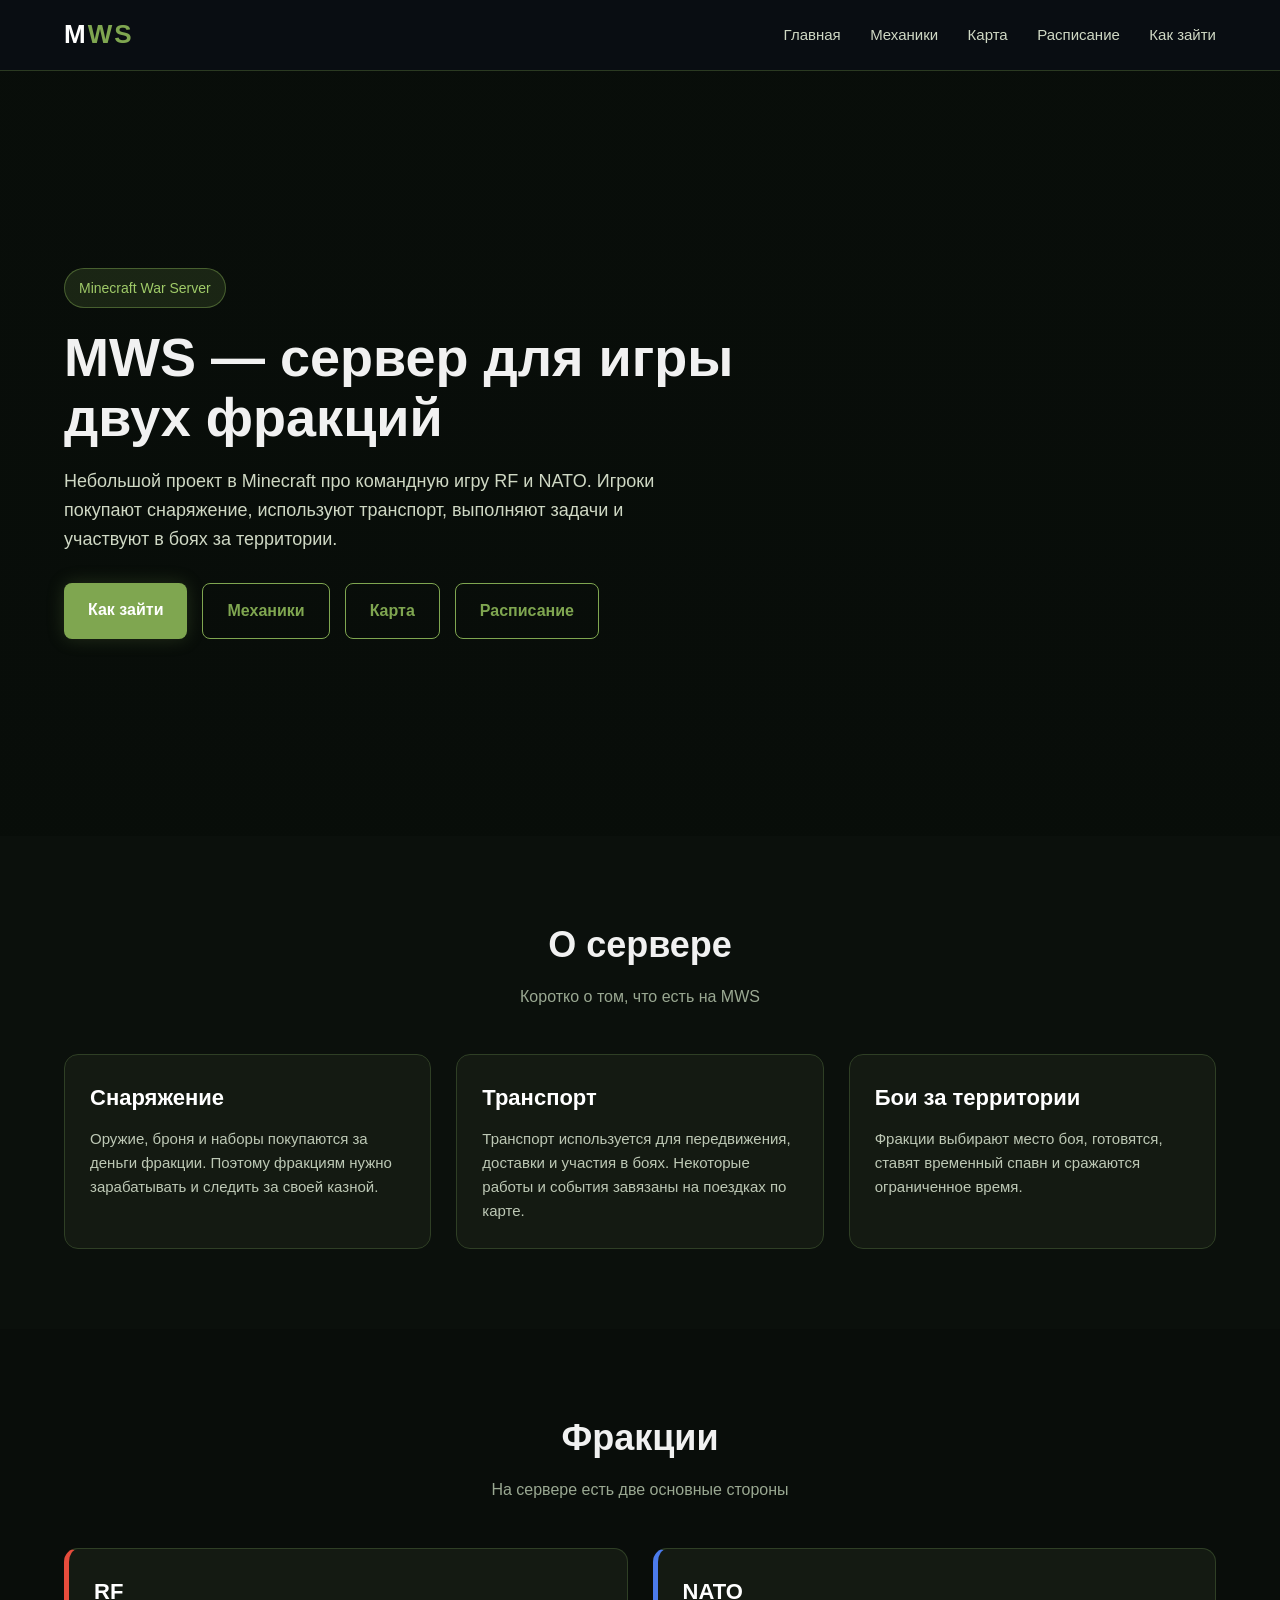
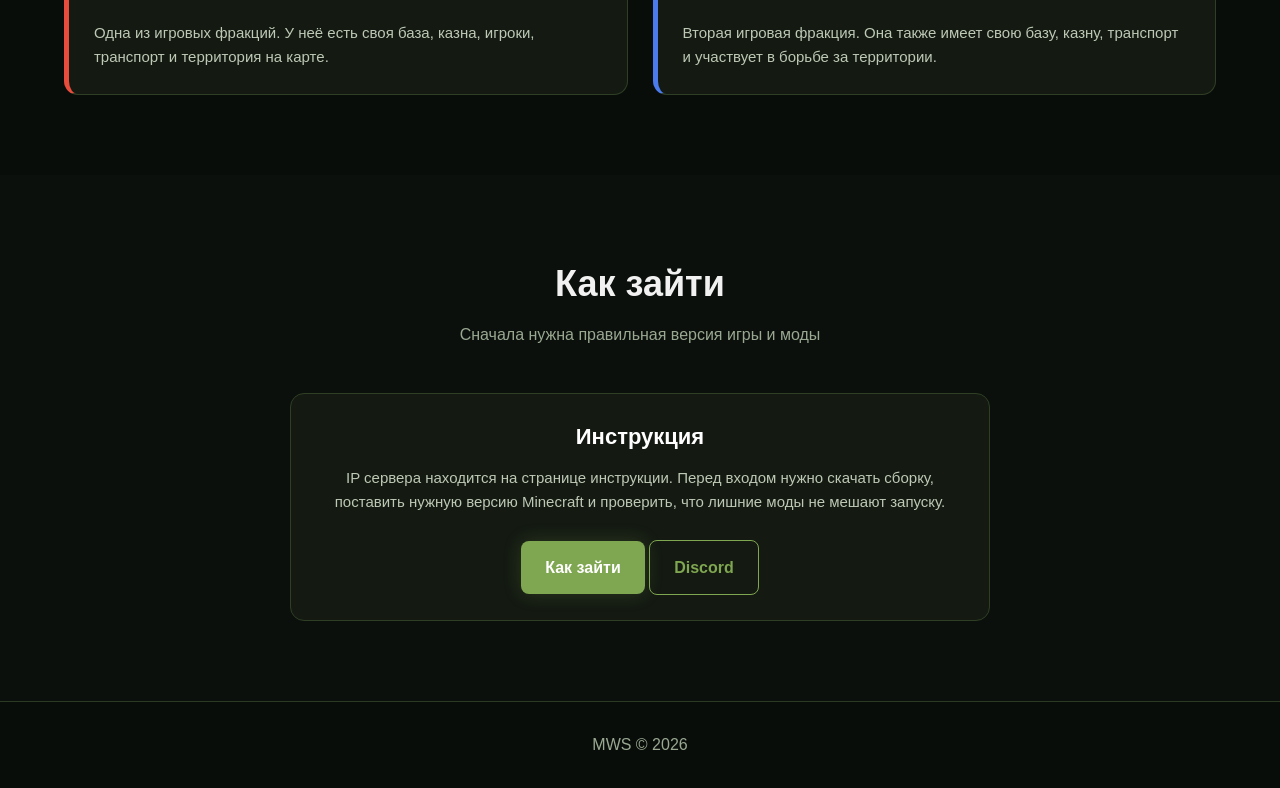
==== index.html @ 1aeb6c1d "Add files via upload" ====
<!DOCTYPE html>
<html lang="ru">
<head>
    <meta charset="UTF-8">
    <meta name="viewport" content="width=device-width, initial-scale=1.0">
    <title>MWS</title>
    <style>
        * { margin: 0; padding: 0; box-sizing: border-box; }
        body { font-family: Arial, sans-serif; background: #0b100c; color: #f1f1f1; line-height: 1.6; }
        header { background: rgba(10, 14, 20, 0.95); border-bottom: 1px solid #2b3a22; position: sticky; top: 0; z-index: 10; }
        .container { width: 90%; max-width: 1200px; margin: 0 auto; }
        .nav { min-height: 70px; display: flex; justify-content: space-between; align-items: center; }
        .logo { font-size: 26px; font-weight: bold; letter-spacing: 2px; color: #ffffff; }
        .logo span { color: #7fa650; }
        .nav-links a { color: #cfd8c4; text-decoration: none; margin-left: 25px; font-size: 15px; transition: 0.2s; }
        .nav-links a:hover { color: #7fa650; }

        .hero {
            min-height: 85vh;
            display: flex;
            align-items: center;
            background:
                linear-gradient(rgba(8, 13, 9, 0.86), rgba(8, 13, 9, 0.96)),
                url("background.png");
            background-size: cover;
            background-position: center;
            background-repeat: no-repeat;
        }

        .hero-content { max-width: 720px; }
        .tag {
            display: inline-block;
            background: rgba(127, 166, 80, 0.16);
            border: 1px solid rgba(127, 166, 80, 0.45);
            color: #9fca68;
            padding: 8px 14px;
            border-radius: 30px;
            font-size: 14px;
            margin-bottom: 20px;
        }

        h1 { font-size: 54px; line-height: 1.1; margin-bottom: 20px; }
        .hero p { color: #cfd8c4; font-size: 18px; margin-bottom: 30px; max-width: 620px; }
        .buttons { display: flex; gap: 15px; flex-wrap: wrap; }
        .btn { display: inline-block; padding: 14px 24px; border-radius: 8px; text-decoration: none; font-weight: bold; transition: 0.2s; }
        .btn-primary { background: #7fa650; color: white; box-shadow: 0 0 18px rgba(127, 166, 80, 0.22); }
        .btn-primary:hover { background: #6f9145; }
        .btn-secondary { border: 1px solid #7fa650; color: #7fa650; }
        .btn-secondary:hover { background: rgba(127, 166, 80, 0.14); }

        section { padding: 80px 0; }
        .section-title { text-align: center; margin-bottom: 45px; }
        .section-title h2 { font-size: 36px; margin-bottom: 10px; }
        .section-title p { color: #9aa892; }

        .cards, .factions {
            display: grid;
            grid-template-columns: repeat(auto-fit, minmax(260px, 1fr));
            gap: 25px;
        }

        .card, .faction, .ip-box {
            background: #141a12;
            border: 1px solid #2f3f25;
            border-radius: 14px;
            padding: 25px;
            transition: 0.2s;
        }

        .card:hover, .faction:hover, .ip-box:hover {
            transform: translateY(-4px);
            border-color: #7fa650;
            box-shadow: 0 0 24px rgba(127, 166, 80, 0.12);
        }

        .card h3, .faction h3, .ip-box h3 { font-size: 22px; margin-bottom: 12px; color: #ffffff; }
        .card p, .faction p, .ip-box p { color: #bdc8b5; font-size: 15px; }
        .features { background: #090d0a; }
        .faction.rf { border-left: 5px solid #e74c3c; }
        .faction.nato { border-left: 5px solid #4b7bec; }
        .ip-box { text-align: center; max-width: 700px; margin: 0 auto; }

        footer {
            padding: 30px 0;
            text-align: center;
            border-top: 1px solid #2b3a22;
            color: #9aa892;
            background: #090d0a;
        }

        @media (max-width: 700px) {
            .nav { padding: 18px 0; flex-direction: column; gap: 12px; }
            .nav-links a { margin: 0 8px; font-size: 14px; }
            h1 { font-size: 38px; }
            .hero { min-height: 75vh; text-align: center; }
            .buttons { justify-content: center; }
        }
    </style>
</head>

<body>

<header>
    <div class="container">
        <div class="nav">
            <div class="logo">M<span>WS</span></div>
            <div class="nav-links">
                <a href="index.html">Главная</a>
                <a href="mechanics.html">Механики</a>
                <a href="map.html">Карта</a>
                <a href="schedule.html">Расписание</a>
                <a href="guide.html">Как зайти</a>
            </div>
        </div>
    </div>
</header>

<section class="hero">
    <div class="container">
        <div class="hero-content">
            <div class="tag">Minecraft War Server</div>

            <h1>MWS — сервер для игры двух фракций</h1>

            <p>
                Небольшой проект в Minecraft про командную игру RF и NATO.
                Игроки покупают снаряжение, используют транспорт, выполняют задачи
                и участвуют в боях за территории.
            </p>

            <div class="buttons">
                <a href="guide.html" class="btn btn-primary">Как зайти</a>
                <a href="mechanics.html" class="btn btn-secondary">Механики</a>
                <a href="map.html" class="btn btn-secondary">Карта</a>
                <a href="schedule.html" class="btn btn-secondary">Расписание</a>
            </div>
        </div>
    </div>
</section>

<section id="about">
    <div class="container">
        <div class="section-title">
            <h2>О сервере</h2>
            <p>Коротко о том, что есть на MWS</p>
        </div>

        <div class="cards">
            <div class="card">
                <h3>Снаряжение</h3>
                <p>
                    Оружие, броня и наборы покупаются за деньги фракции.
                    Поэтому фракциям нужно зарабатывать и следить за своей казной.
                </p>
            </div>

            <div class="card">
                <h3>Транспорт</h3>
                <p>
                    Транспорт используется для передвижения, доставки и участия в боях.
                    Некоторые работы и события завязаны на поездках по карте.
                </p>
            </div>

            <div class="card">
                <h3>Бои за территории</h3>
                <p>
                    Фракции выбирают место боя, готовятся, ставят временный спавн
                    и сражаются ограниченное время.
                </p>
            </div>
        </div>
    </div>
</section>

<section id="factions" class="features">
    <div class="container">
        <div class="section-title">
            <h2>Фракции</h2>
            <p>На сервере есть две основные стороны</p>
        </div>

        <div class="factions">
            <div class="faction rf">
                <h3>RF</h3>
                <p>
                    Одна из игровых фракций. У неё есть своя база, казна,
                    игроки, транспорт и территория на карте.
                </p>
            </div>

            <div class="faction nato">
                <h3>NATO</h3>
                <p>
                    Вторая игровая фракция. Она также имеет свою базу, казну,
                    транспорт и участвует в борьбе за территории.
                </p>
            </div>
        </div>
    </div>
</section>

<section id="join">
    <div class="container">
        <div class="section-title">
            <h2>Как зайти</h2>
            <p>Сначала нужна правильная версия игры и моды</p>
        </div>

        <div class="ip-box">
            <h3>Инструкция</h3>

            <p>
                IP сервера находится на странице инструкции.
                Перед входом нужно скачать сборку, поставить нужную версию Minecraft
                и проверить, что лишние моды не мешают запуску.
            </p>

            <br>

            <a href="guide.html" class="btn btn-primary">Как зайти</a>
            <a href="https://discord.gg/q3A6Ncnrwr" class="btn btn-secondary" target="_blank" rel="noopener noreferrer">Discord</a>
        </div>
    </div>
</section>

<footer>
    <div class="container">
        <p>MWS © 2026</p>
    </div>
</footer>

</body>
</html>
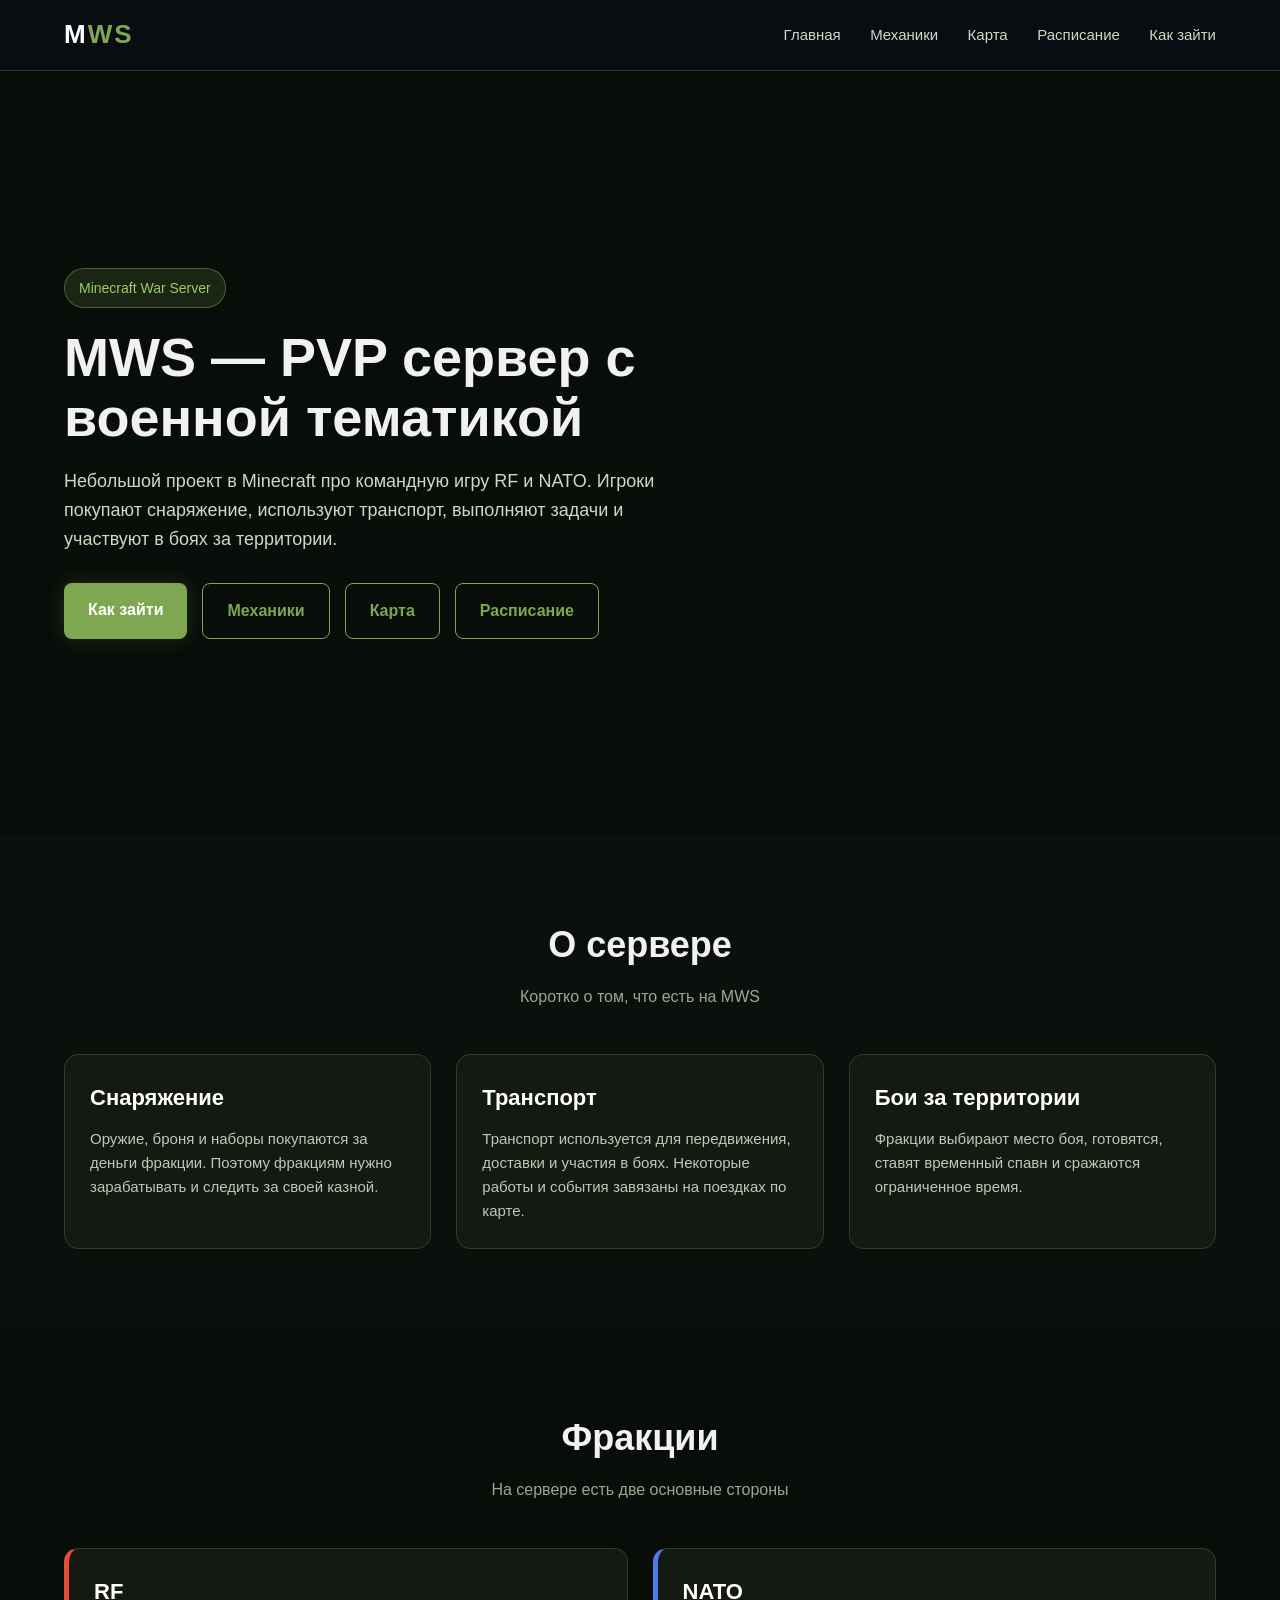
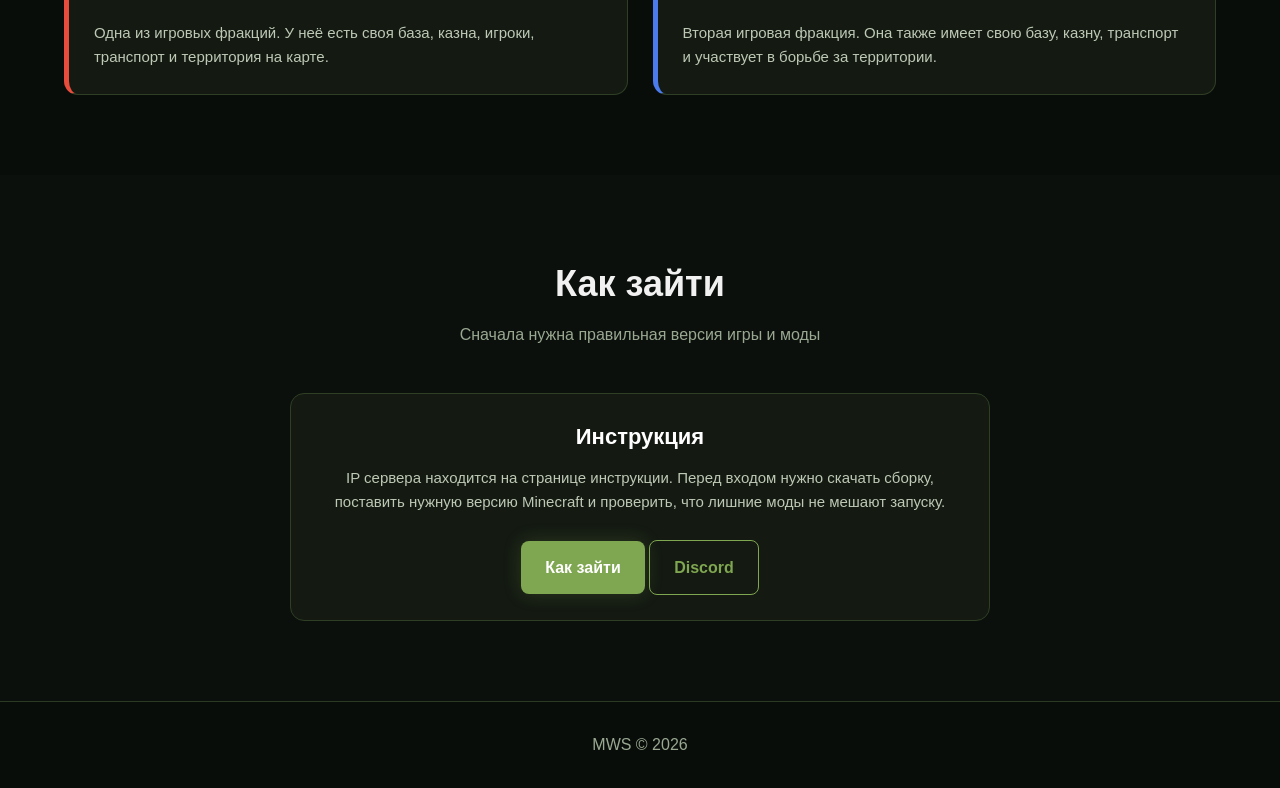
==== commit 68e662dc: "Update header text for Minecraft War Server" ====
--- a/index.html
+++ b/index.html
@@ -120,7 +120,7 @@
         <div class="hero-content">
             <div class="tag">Minecraft War Server</div>
 
-            <h1>MWS — сервер для игры двух фракций</h1>
+            <h1>MWS — PVP сервер с военной тематикой</h1>
 
             <p>
                 Небольшой проект в Minecraft про командную игру RF и NATO.
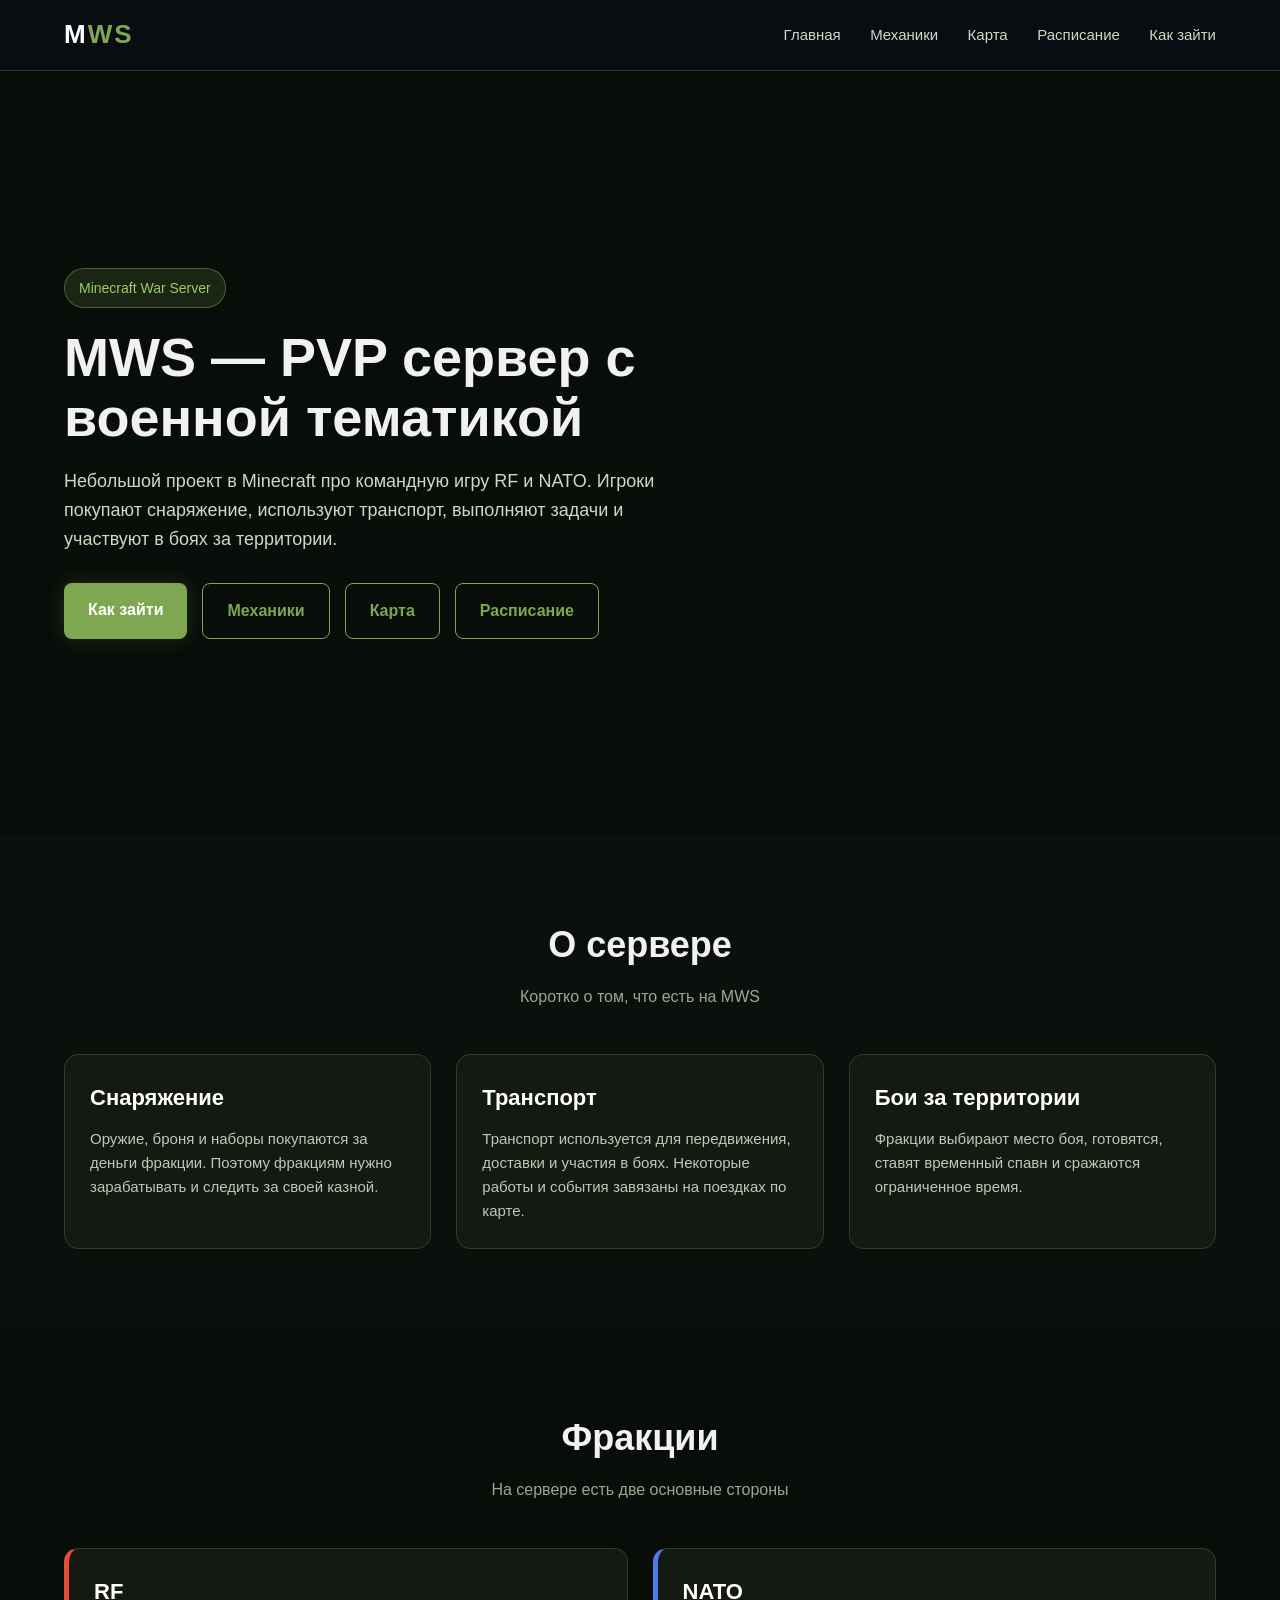
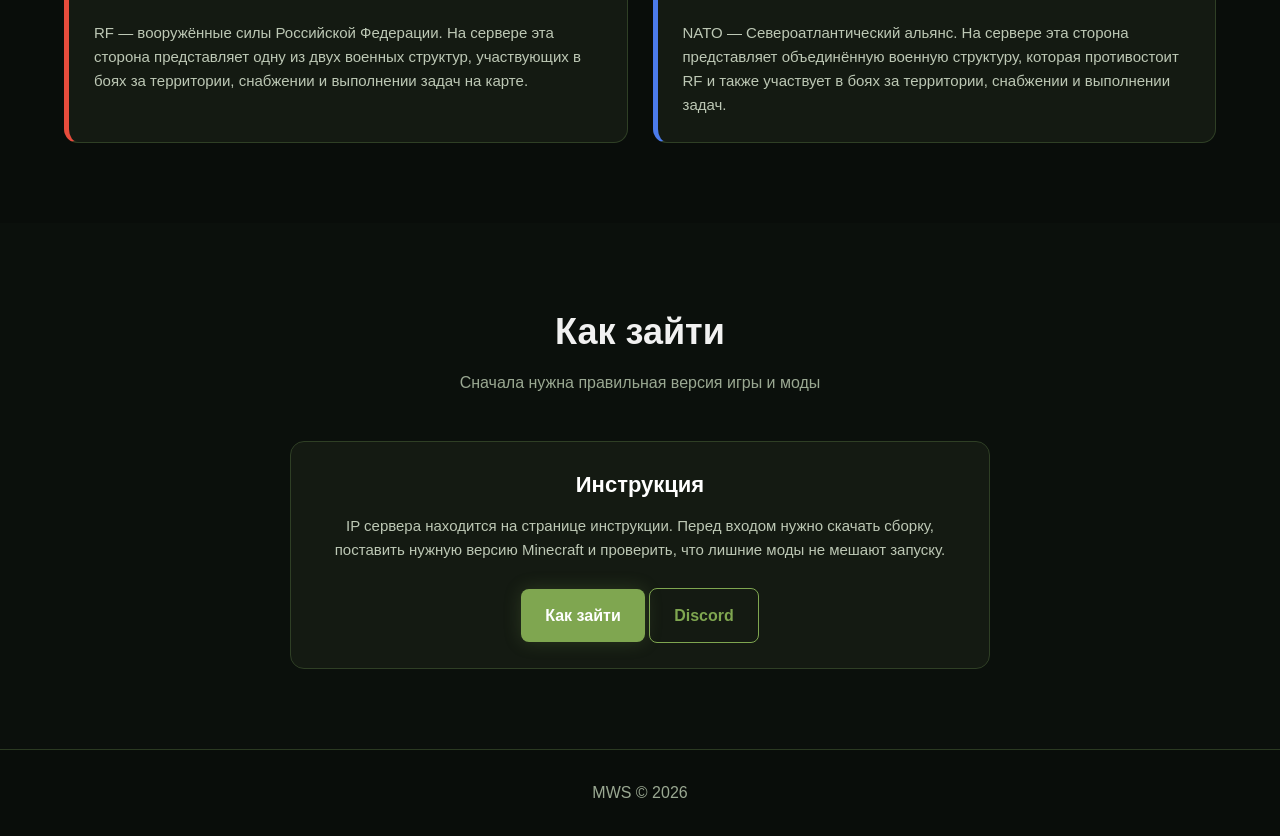
==== commit e57e6fa1: "Add files via upload" ====
--- a/index.html
+++ b/index.html
@@ -184,16 +184,18 @@
             <div class="faction rf">
                 <h3>RF</h3>
                 <p>
-                    Одна из игровых фракций. У неё есть своя база, казна,
-                    игроки, транспорт и территория на карте.
+                    RF — вооружённые силы Российской Федерации. На сервере эта сторона
+                    представляет одну из двух военных структур, участвующих в боях за территории,
+                    снабжении и выполнении задач на карте.
                 </p>
             </div>
 
             <div class="faction nato">
                 <h3>NATO</h3>
                 <p>
-                    Вторая игровая фракция. Она также имеет свою базу, казну,
-                    транспорт и участвует в борьбе за территории.
+                    NATO — Североатлантический альянс. На сервере эта сторона представляет
+                    объединённую военную структуру, которая противостоит RF и также участвует
+                    в боях за территории, снабжении и выполнении задач.
                 </p>
             </div>
         </div>
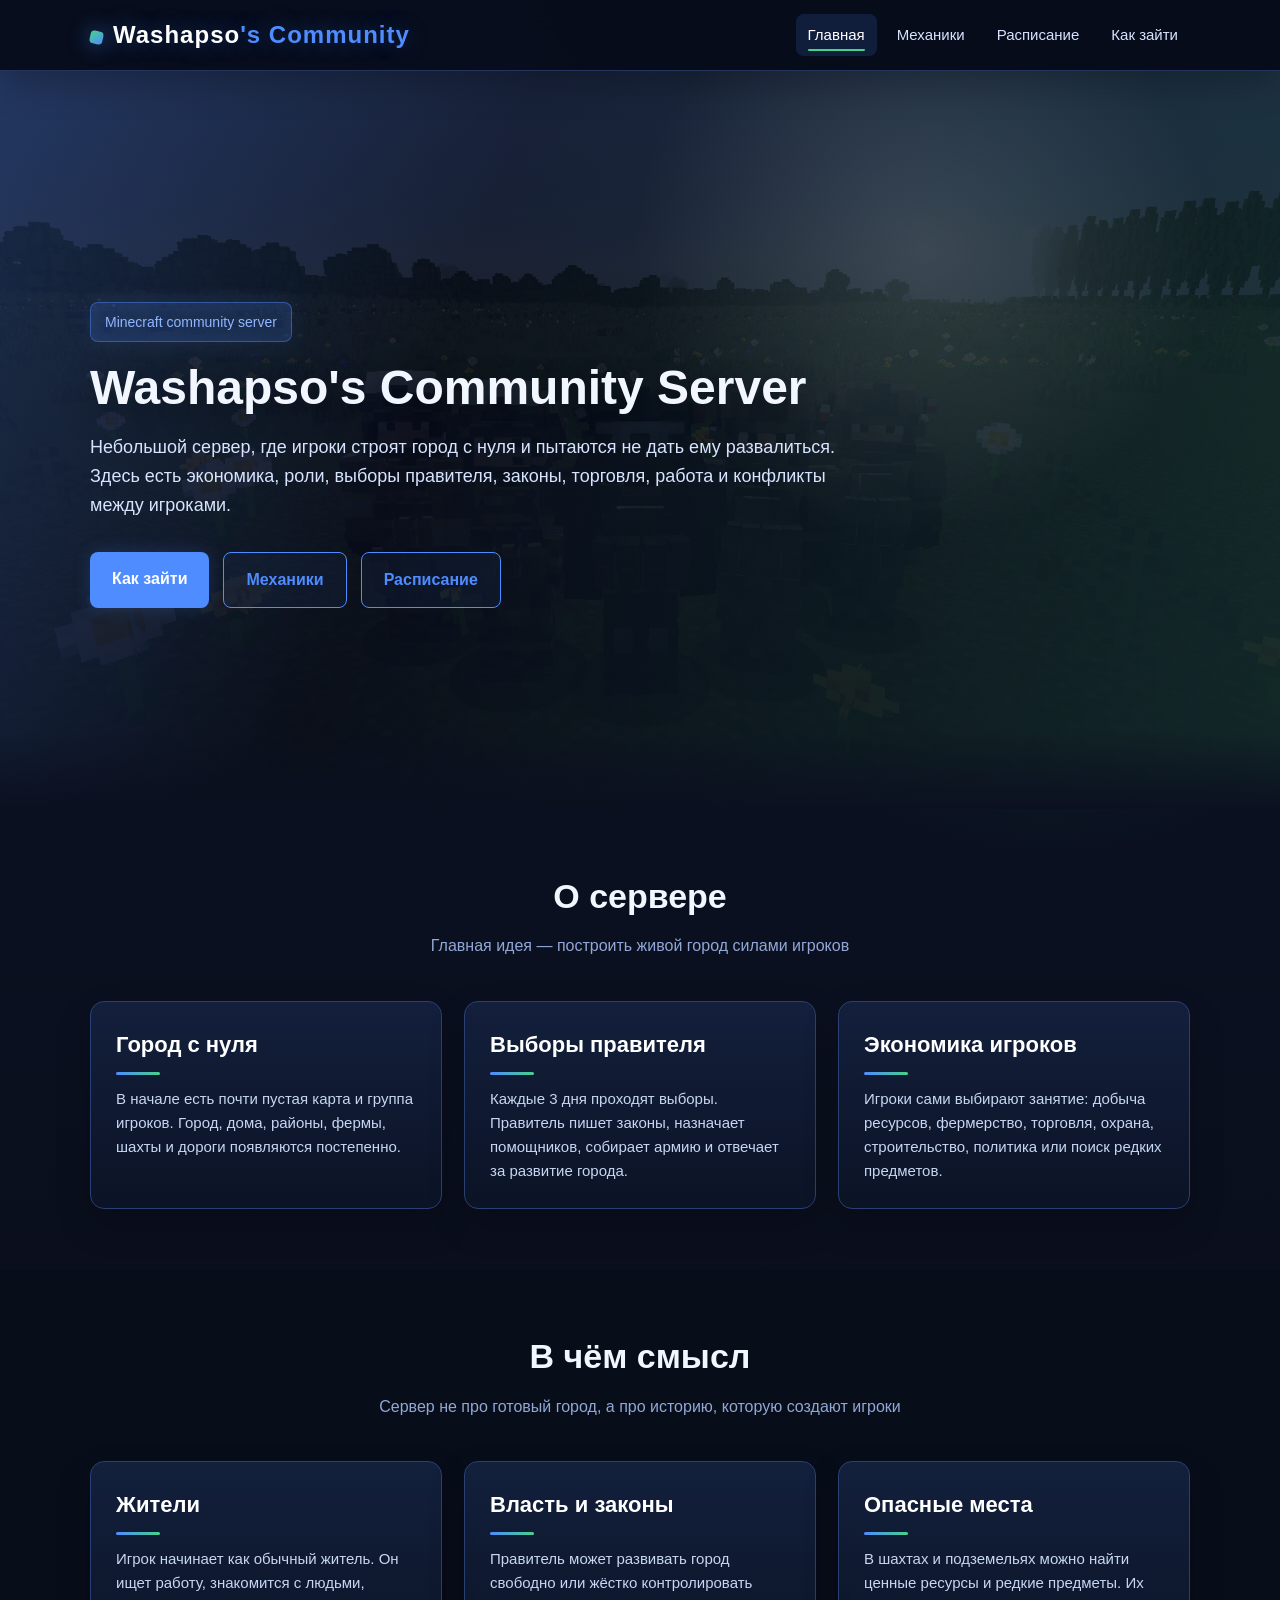
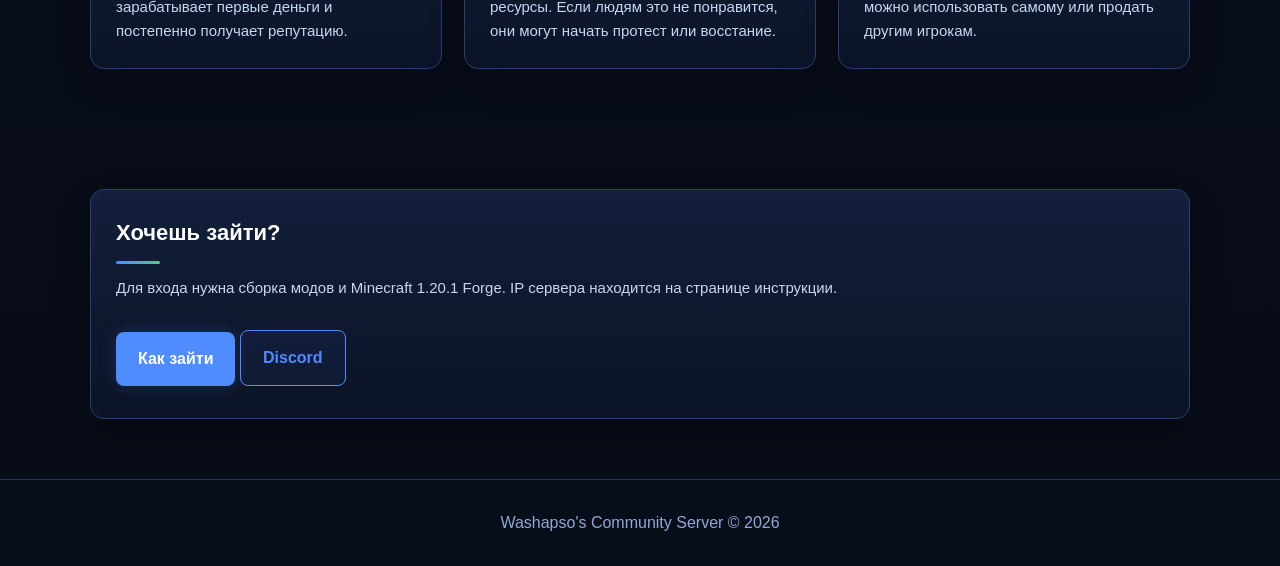
==== commit 54d13810: "Add files via upload" ====
--- a/index.html
+++ b/index.html
@@ -1,236 +1,86 @@
 <!DOCTYPE html>
 <html lang="ru">
 <head>
-    <meta charset="UTF-8">
-    <meta name="viewport" content="width=device-width, initial-scale=1.0">
-    <title>MWS</title>
-    <style>
-        * { margin: 0; padding: 0; box-sizing: border-box; }
-        body { font-family: Arial, sans-serif; background: #0b100c; color: #f1f1f1; line-height: 1.6; }
-        header { background: rgba(10, 14, 20, 0.95); border-bottom: 1px solid #2b3a22; position: sticky; top: 0; z-index: 10; }
-        .container { width: 90%; max-width: 1200px; margin: 0 auto; }
-        .nav { min-height: 70px; display: flex; justify-content: space-between; align-items: center; }
-        .logo { font-size: 26px; font-weight: bold; letter-spacing: 2px; color: #ffffff; }
-        .logo span { color: #7fa650; }
-        .nav-links a { color: #cfd8c4; text-decoration: none; margin-left: 25px; font-size: 15px; transition: 0.2s; }
-        .nav-links a:hover { color: #7fa650; }
+<meta charset="UTF-8">
+<meta name="viewport" content="width=device-width, initial-scale=1.0">
+<title>Washapso's Community Server</title>
+<style>
+*{margin:0;padding:0;box-sizing:border-box}
+body{font-family:Arial,sans-serif;background:#0b1020;color:#f2f6ff;line-height:1.6}
+header{background:rgba(8,13,28,.95);border-bottom:1px solid #23345f;position:sticky;top:0;z-index:10}
+.container{width:90%;max-width:1100px;margin:0 auto}
+.nav{min-height:70px;display:flex;justify-content:space-between;align-items:center;gap:15px}
+.logo{font-size:24px;font-weight:bold;letter-spacing:1px;color:#fff;text-decoration:none}
+.logo span{color:#4f8cff}
+.nav-links a{color:#d7e4ff;text-decoration:none;margin-left:22px;font-size:15px;transition:.2s}
+.nav-links a:hover{color:#4f8cff}
+.hero{padding:95px 0 65px;background:linear-gradient(rgba(8,13,28,.86),rgba(7,11,24,.98)),url("background.png");background-size:cover;background-position:center;background-repeat:no-repeat}
+.hero.home{min-height:82vh;display:flex;align-items:center}
+.hero-content{max-width:760px}
+.tag{display:inline-block;background:rgba(79,140,255,.16);border:1px solid rgba(79,140,255,.45);color:#8fb7ff;padding:8px 14px;border-radius:30px;font-size:14px;margin-bottom:20px}
+h1{font-size:48px;line-height:1.1;margin-bottom:18px}
+h1 span{color:#4f8cff}
+.hero p{color:#d7e4ff;font-size:18px;max-width:760px;margin-bottom:28px}
+section{padding:60px 0}.features{background:#080d1a}
+.section-title{text-align:center;margin-bottom:42px}
+.section-title h2{font-size:34px;margin-bottom:10px}.section-title p{color:#91a7d6}
+.cards{display:grid;grid-template-columns:repeat(auto-fit,minmax(260px,1fr));gap:22px}
+.card,.step,.ip-box{background:#101a33;border:1px solid #2a3f73;border-radius:14px;padding:25px;transition:.2s}
+.card:hover,.step:hover,.ip-box:hover{transform:translateY(-3px);border-color:#4f8cff;box-shadow:0 0 22px rgba(79,140,255,.10)}
+.card h3,.step h2,.ip-box h3{color:#fff;font-size:22px;margin-bottom:12px}
+.card p,.step p,.ip-box p,li{color:#c7d6f2;font-size:15px}
+ul{margin-left:20px;margin-top:10px}
+.buttons{display:flex;gap:14px;flex-wrap:wrap}
+.btn{display:inline-block;padding:14px 22px;border-radius:8px;text-decoration:none;font-weight:bold;transition:.2s;margin-top:5px}
+.btn-primary{background:#4f8cff;color:white;box-shadow:0 0 18px rgba(79,140,255,.20)}
+.btn-primary:hover{background:#3f72d6}
+.btn-secondary{border:1px solid #4f8cff;color:#4f8cff}
+.btn-secondary:hover{background:rgba(79,140,255,.14)}
+.ip{margin-top:12px;padding:16px;background:#0b1020;border:1px dashed #4f8cff;border-radius:10px;font-size:21px;color:#4f8cff;word-break:break-all;display:inline-block}
+.steps{display:grid;gap:22px}.warning{border-left:5px solid #d8674a}.note{color:#91a7d6;font-size:14px;margin-top:10px}
+.time-schedule{max-width:760px;margin:0 auto;background:#101a33;border:1px solid #2a3f73;border-radius:18px;overflow:hidden;box-shadow:0 0 24px rgba(79,140,255,.10)}
+.time-row{display:grid;grid-template-columns:160px 1fr;border-bottom:1px solid #2a3f73;transition:.2s}
+.time-row:last-child{border-bottom:none}.time-row:hover{background:rgba(79,140,255,.08)}
+.time-cell{padding:18px;color:#c7d6f2}.time-cell:first-child{border-right:1px solid #2a3f73;color:#8fb7ff;font-weight:bold;font-size:18px;text-align:center;background:#0d162b}
+.time-note{max-width:760px;margin:28px auto 0;background:rgba(79,140,255,.10);border:1px solid rgba(79,140,255,.35);border-radius:16px;padding:22px;color:#d7e4ff;text-align:center}
+footer{padding:30px 0;text-align:center;border-top:1px solid #23345f;color:#91a7d6;background:#080d1a}
+@media(max-width:700px){.nav{padding:18px 0;flex-direction:column}.nav-links{text-align:center}.nav-links a{margin:0 8px;font-size:14px}h1{font-size:36px}.hero{text-align:center}.buttons{justify-content:center}.time-row{grid-template-columns:1fr}.time-cell:first-child{border-right:none;border-bottom:1px solid #2a3f73}.time-cell{text-align:center}}
+</style>
+<link rel="stylesheet" href="enhance.css">
+<script src="enhance.js" defer></script>
+</head>
+<body>
+<header><div class="container"><div class="nav">
+<a href="index.html" class="logo">Washapso<span>'s Community</span></a>
+<div class="nav-links">
+<a href="index.html">Главная</a>
+<a href="mechanics.html">Механики</a>
+<a href="schedule.html">Расписание</a>
+<a href="guide.html">Как зайти</a>
+</div></div></div></header>
 
-        .hero {
-            min-height: 85vh;
-            display: flex;
-            align-items: center;
-            background:
-                linear-gradient(rgba(8, 13, 9, 0.86), rgba(8, 13, 9, 0.96)),
-                url("background.png");
-            background-size: cover;
-            background-position: center;
-            background-repeat: no-repeat;
-        }
+<section class="hero home"><div class="container"><div class="hero-content">
+<div class="tag">Minecraft community server</div>
+<h1>Washapso's Community Server</h1>
+<p>Небольшой сервер, где игроки строят город с нуля и пытаются не дать ему развалиться. Здесь есть экономика, роли, выборы правителя, законы, торговля, работа и конфликты между игроками.</p>
+<div class="buttons"><a href="guide.html" class="btn btn-primary">Как зайти</a><a href="mechanics.html" class="btn btn-secondary">Механики</a><a href="schedule.html" class="btn btn-secondary">Расписание</a></div>
+</div></div></section>
+<section><div class="container"><div class="section-title"><h2>О сервере</h2><p>Главная идея — построить живой город силами игроков</p></div>
+<div class="cards">
+<div class="card"><h3>Город с нуля</h3><p>В начале есть почти пустая карта и группа игроков. Город, дома, районы, фермы, шахты и дороги появляются постепенно.</p></div>
+<div class="card"><h3>Выборы правителя</h3><p>Каждые 3 дня проходят выборы. Правитель пишет законы, назначает помощников, собирает армию и отвечает за развитие города.</p></div>
+<div class="card"><h3>Экономика игроков</h3><p>Игроки сами выбирают занятие: добыча ресурсов, фермерство, торговля, охрана, строительство, политика или поиск редких предметов.</p></div>
+</div></div></section>
+<section class="features"><div class="container"><div class="section-title"><h2>В чём смысл</h2><p>Сервер не про готовый город, а про историю, которую создают игроки</p></div>
+<div class="cards">
+<div class="card"><h3>Жители</h3><p>Игрок начинает как обычный житель. Он ищет работу, знакомится с людьми, зарабатывает первые деньги и постепенно получает репутацию.</p></div>
+<div class="card"><h3>Власть и законы</h3><p>Правитель может развивать город свободно или жёстко контролировать ресурсы. Если людям это не понравится, они могут начать протест или восстание.</p></div>
+<div class="card"><h3>Опасные места</h3><p>В шахтах и подземельях можно найти ценные ресурсы и редкие предметы. Их можно использовать самому или продать другим игрокам.</p></div>
+</div></div></section>
+<section><div class="container"><div class="ip-box"><h3>Хочешь зайти?</h3><p>Для входа нужна сборка модов и Minecraft 1.20.1 Forge. IP сервера находится на странице инструкции.</p><br>
+<a href="guide.html" class="btn btn-primary">Как зайти</a>
+<a href="https://discord.gg/q3A6Ncnrwr" class="btn btn-secondary" target="_blank" rel="noopener noreferrer">Discord</a>
+</div></div></section>
 
-        .hero-content { max-width: 720px; }
-        .tag {
-            display: inline-block;
-            background: rgba(127, 166, 80, 0.16);
-            border: 1px solid rgba(127, 166, 80, 0.45);
-            color: #9fca68;
-            padding: 8px 14px;
-            border-radius: 30px;
-            font-size: 14px;
-            margin-bottom: 20px;
-        }
-
-        h1 { font-size: 54px; line-height: 1.1; margin-bottom: 20px; }
-        .hero p { color: #cfd8c4; font-size: 18px; margin-bottom: 30px; max-width: 620px; }
-        .buttons { display: flex; gap: 15px; flex-wrap: wrap; }
-        .btn { display: inline-block; padding: 14px 24px; border-radius: 8px; text-decoration: none; font-weight: bold; transition: 0.2s; }
-        .btn-primary { background: #7fa650; color: white; box-shadow: 0 0 18px rgba(127, 166, 80, 0.22); }
-        .btn-primary:hover { background: #6f9145; }
-        .btn-secondary { border: 1px solid #7fa650; color: #7fa650; }
-        .btn-secondary:hover { background: rgba(127, 166, 80, 0.14); }
-
-        section { padding: 80px 0; }
-        .section-title { text-align: center; margin-bottom: 45px; }
-        .section-title h2 { font-size: 36px; margin-bottom: 10px; }
-        .section-title p { color: #9aa892; }
-
-        .cards, .factions {
-            display: grid;
-            grid-template-columns: repeat(auto-fit, minmax(260px, 1fr));
-            gap: 25px;
-        }
-
-        .card, .faction, .ip-box {
-            background: #141a12;
-            border: 1px solid #2f3f25;
-            border-radius: 14px;
-            padding: 25px;
-            transition: 0.2s;
-        }
-
-        .card:hover, .faction:hover, .ip-box:hover {
-            transform: translateY(-4px);
-            border-color: #7fa650;
-            box-shadow: 0 0 24px rgba(127, 166, 80, 0.12);
-        }
-
-        .card h3, .faction h3, .ip-box h3 { font-size: 22px; margin-bottom: 12px; color: #ffffff; }
-        .card p, .faction p, .ip-box p { color: #bdc8b5; font-size: 15px; }
-        .features { background: #090d0a; }
-        .faction.rf { border-left: 5px solid #e74c3c; }
-        .faction.nato { border-left: 5px solid #4b7bec; }
-        .ip-box { text-align: center; max-width: 700px; margin: 0 auto; }
-
-        footer {
-            padding: 30px 0;
-            text-align: center;
-            border-top: 1px solid #2b3a22;
-            color: #9aa892;
-            background: #090d0a;
-        }
-
-        @media (max-width: 700px) {
-            .nav { padding: 18px 0; flex-direction: column; gap: 12px; }
-            .nav-links a { margin: 0 8px; font-size: 14px; }
-            h1 { font-size: 38px; }
-            .hero { min-height: 75vh; text-align: center; }
-            .buttons { justify-content: center; }
-        }
-    </style>
-</head>
-
-<body>
-
-<header>
-    <div class="container">
-        <div class="nav">
-            <div class="logo">M<span>WS</span></div>
-            <div class="nav-links">
-                <a href="index.html">Главная</a>
-                <a href="mechanics.html">Механики</a>
-                <a href="map.html">Карта</a>
-                <a href="schedule.html">Расписание</a>
-                <a href="guide.html">Как зайти</a>
-            </div>
-        </div>
-    </div>
-</header>
-
-<section class="hero">
-    <div class="container">
-        <div class="hero-content">
-            <div class="tag">Minecraft War Server</div>
-
-            <h1>MWS — PVP сервер с военной тематикой</h1>
-
-            <p>
-                Небольшой проект в Minecraft про командную игру RF и NATO.
-                Игроки покупают снаряжение, используют транспорт, выполняют задачи
-                и участвуют в боях за территории.
-            </p>
-
-            <div class="buttons">
-                <a href="guide.html" class="btn btn-primary">Как зайти</a>
-                <a href="mechanics.html" class="btn btn-secondary">Механики</a>
-                <a href="map.html" class="btn btn-secondary">Карта</a>
-                <a href="schedule.html" class="btn btn-secondary">Расписание</a>
-            </div>
-        </div>
-    </div>
-</section>
-
-<section id="about">
-    <div class="container">
-        <div class="section-title">
-            <h2>О сервере</h2>
-            <p>Коротко о том, что есть на MWS</p>
-        </div>
-
-        <div class="cards">
-            <div class="card">
-                <h3>Снаряжение</h3>
-                <p>
-                    Оружие, броня и наборы покупаются за деньги фракции.
-                    Поэтому фракциям нужно зарабатывать и следить за своей казной.
-                </p>
-            </div>
-
-            <div class="card">
-                <h3>Транспорт</h3>
-                <p>
-                    Транспорт используется для передвижения, доставки и участия в боях.
-                    Некоторые работы и события завязаны на поездках по карте.
-                </p>
-            </div>
-
-            <div class="card">
-                <h3>Бои за территории</h3>
-                <p>
-                    Фракции выбирают место боя, готовятся, ставят временный спавн
-                    и сражаются ограниченное время.
-                </p>
-            </div>
-        </div>
-    </div>
-</section>
-
-<section id="factions" class="features">
-    <div class="container">
-        <div class="section-title">
-            <h2>Фракции</h2>
-            <p>На сервере есть две основные стороны</p>
-        </div>
-
-        <div class="factions">
-            <div class="faction rf">
-                <h3>RF</h3>
-                <p>
-                    RF — вооружённые силы Российской Федерации. На сервере эта сторона
-                    представляет одну из двух военных структур, участвующих в боях за территории,
-                    снабжении и выполнении задач на карте.
-                </p>
-            </div>
-
-            <div class="faction nato">
-                <h3>NATO</h3>
-                <p>
-                    NATO — Североатлантический альянс. На сервере эта сторона представляет
-                    объединённую военную структуру, которая противостоит RF и также участвует
-                    в боях за территории, снабжении и выполнении задач.
-                </p>
-            </div>
-        </div>
-    </div>
-</section>
-
-<section id="join">
-    <div class="container">
-        <div class="section-title">
-            <h2>Как зайти</h2>
-            <p>Сначала нужна правильная версия игры и моды</p>
-        </div>
-
-        <div class="ip-box">
-            <h3>Инструкция</h3>
-
-            <p>
-                IP сервера находится на странице инструкции.
-                Перед входом нужно скачать сборку, поставить нужную версию Minecraft
-                и проверить, что лишние моды не мешают запуску.
-            </p>
-
-            <br>
-
-            <a href="guide.html" class="btn btn-primary">Как зайти</a>
-            <a href="https://discord.gg/q3A6Ncnrwr" class="btn btn-secondary" target="_blank" rel="noopener noreferrer">Discord</a>
-        </div>
-    </div>
-</section>
-
-<footer>
-    <div class="container">
-        <p>MWS © 2026</p>
-    </div>
-</footer>
-
-</body>
-</html>
+<footer><div class="container"><p>Washapso's Community Server © 2026</p></div></footer>
+</body></html>
--- a/enhance.css
+++ b/enhance.css
@@ -0,0 +1,250 @@
+html{scroll-behavior:smooth}
+body{
+  min-height:100vh;
+  overflow-x:hidden;
+  background:
+    radial-gradient(circle at 18% 12%,rgba(68,143,255,.18),transparent 28rem),
+    radial-gradient(circle at 82% 22%,rgba(47,202,152,.13),transparent 24rem),
+    linear-gradient(180deg,#09101f 0%,#0b1020 44%,#070b15 100%);
+}
+body::before{
+  content:"";
+  position:fixed;
+  inset:0;
+  pointer-events:none;
+  z-index:-1;
+  opacity:.22;
+  background-image:
+    linear-gradient(rgba(255,255,255,.05) 1px,transparent 1px),
+    linear-gradient(90deg,rgba(255,255,255,.05) 1px,transparent 1px);
+  background-size:56px 56px;
+  mask-image:linear-gradient(to bottom,rgba(0,0,0,.9),transparent 80%);
+}
+header{
+  backdrop-filter:blur(16px);
+  box-shadow:0 12px 36px rgba(0,0,0,.24);
+}
+.logo{position:relative;text-shadow:0 0 22px rgba(79,140,255,.35)}
+.logo::before{
+  content:"";
+  display:inline-block;
+  width:13px;
+  height:13px;
+  margin-right:10px;
+  border-radius:4px;
+  background:linear-gradient(135deg,#47d18c,#4f8cff);
+  box-shadow:0 0 20px rgba(79,140,255,.62);
+  transform:translateY(1px) rotate(12deg);
+}
+.nav-links{
+  display:flex;
+  align-items:center;
+  gap:8px;
+  flex-wrap:wrap;
+}
+.nav-links a{
+  margin-left:0;
+  padding:9px 12px;
+  border-radius:8px;
+  position:relative;
+}
+.nav-links a:hover,.nav-links a.active{
+  color:#fff;
+  background:rgba(79,140,255,.14);
+}
+.nav-links a.active::after{
+  content:"";
+  position:absolute;
+  left:12px;
+  right:12px;
+  bottom:5px;
+  height:2px;
+  border-radius:999px;
+  background:#47d18c;
+}
+.hero{
+  position:relative;
+  overflow:hidden;
+  background-attachment:fixed;
+}
+.hero::before{
+  content:"";
+  position:absolute;
+  inset:0;
+  pointer-events:none;
+  background:
+    linear-gradient(110deg,rgba(79,140,255,.2),transparent 35%,rgba(71,209,140,.12)),
+    radial-gradient(circle at 72% 24%,rgba(255,255,255,.14),transparent 18rem);
+  animation:heroGlow 8s ease-in-out infinite alternate;
+}
+.hero::after{
+  content:"";
+  position:absolute;
+  left:0;
+  right:0;
+  bottom:-1px;
+  height:80px;
+  background:linear-gradient(to bottom,transparent,#0b1020);
+}
+.hero .container{position:relative;z-index:1}
+.tag{
+  border-radius:8px;
+  box-shadow:inset 0 0 18px rgba(79,140,255,.1),0 0 22px rgba(79,140,255,.12);
+}
+h1{
+  max-width:920px;
+  letter-spacing:0;
+  text-wrap:balance;
+  text-shadow:0 10px 32px rgba(0,0,0,.38);
+}
+h1 span{
+  background:linear-gradient(90deg,#8fb7ff,#47d18c);
+  -webkit-background-clip:text;
+  background-clip:text;
+  color:transparent;
+}
+section{position:relative}
+.section-title h2{text-wrap:balance}
+.cards{align-items:stretch}
+.card,.step,.ip-box,.time-schedule,.time-note{
+  position:relative;
+  overflow:hidden;
+  background:linear-gradient(180deg,rgba(20,33,62,.94),rgba(12,20,39,.94));
+  box-shadow:0 16px 36px rgba(0,0,0,.2);
+}
+.card::before,.step::before,.ip-box::before{
+  content:"";
+  position:absolute;
+  inset:0;
+  pointer-events:none;
+  opacity:0;
+  background:linear-gradient(135deg,rgba(79,140,255,.18),transparent 36%,rgba(71,209,140,.12));
+  transition:opacity .25s ease;
+}
+.card:hover::before,.step:hover::before,.ip-box:hover::before{opacity:1}
+.card:hover,.step:hover,.ip-box:hover{
+  transform:translateY(-7px);
+  box-shadow:0 22px 50px rgba(0,0,0,.34),0 0 28px rgba(79,140,255,.18);
+}
+.card h3,.step h2,.ip-box h3{position:relative}
+.card h3::after,.step h2::after,.ip-box h3::after{
+  content:"";
+  display:block;
+  width:44px;
+  height:3px;
+  margin-top:10px;
+  border-radius:999px;
+  background:linear-gradient(90deg,#4f8cff,#47d18c);
+}
+.btn{
+  position:relative;
+  overflow:hidden;
+  border-radius:8px;
+  transform:translateZ(0);
+}
+.btn:hover{transform:translateY(-2px)}
+.btn::after{
+  content:"";
+  position:absolute;
+  inset:auto auto 0 50%;
+  width:0;
+  height:0;
+  border-radius:999px;
+  background:rgba(255,255,255,.22);
+  transform:translate(-50%,50%);
+  transition:width .35s ease,height .35s ease;
+}
+.btn:active::after{width:240px;height:240px}
+.btn-secondary{
+  background:rgba(79,140,255,.06);
+}
+.ip{
+  cursor:pointer;
+  transition:transform .2s ease,box-shadow .2s ease,background .2s ease;
+}
+.ip:hover{
+  transform:translateY(-2px);
+  background:#0e1930;
+  box-shadow:0 0 24px rgba(79,140,255,.16);
+}
+.copy-badge{
+  display:inline-flex;
+  margin-left:10px;
+  padding:7px 10px;
+  border:1px solid rgba(71,209,140,.45);
+  border-radius:8px;
+  color:#9ff0c2;
+  background:rgba(71,209,140,.1);
+  font-size:13px;
+  vertical-align:middle;
+  opacity:0;
+  transform:translateY(6px);
+  transition:.22s ease;
+}
+.copy-badge.show{opacity:1;transform:translateY(0)}
+.time-row{
+  cursor:default;
+  background:linear-gradient(90deg,transparent,transparent);
+}
+.time-row.active{
+  background:linear-gradient(90deg,rgba(71,209,140,.12),rgba(79,140,255,.08));
+}
+.time-row.active .time-cell:first-child{color:#9ff0c2}
+.reveal{
+  opacity:0;
+  transform:translateY(24px);
+  transition:opacity .55s ease,transform .55s ease;
+}
+.reveal.visible{
+  opacity:1;
+  transform:translateY(0);
+}
+.page-progress{
+  position:fixed;
+  left:0;
+  top:0;
+  height:3px;
+  width:0;
+  z-index:99;
+  background:linear-gradient(90deg,#4f8cff,#47d18c);
+  box-shadow:0 0 18px rgba(79,140,255,.5);
+}
+.to-top{
+  position:fixed;
+  right:18px;
+  bottom:18px;
+  width:44px;
+  height:44px;
+  border:1px solid rgba(143,183,255,.45);
+  border-radius:8px;
+  color:#fff;
+  background:rgba(16,26,51,.86);
+  backdrop-filter:blur(12px);
+  cursor:pointer;
+  opacity:0;
+  transform:translateY(12px);
+  pointer-events:none;
+  transition:.22s ease;
+  z-index:20;
+}
+.to-top.show{
+  opacity:1;
+  transform:translateY(0);
+  pointer-events:auto;
+}
+.to-top:hover{background:#4f8cff}
+@keyframes heroGlow{
+  from{opacity:.55;transform:translateX(-2%)}
+  to{opacity:1;transform:translateX(2%)}
+}
+@media(max-width:700px){
+  .hero{background-attachment:scroll}
+  .nav-links{justify-content:center}
+  .nav-links a{padding:8px 9px}
+  .copy-badge{display:flex;width:max-content;margin:10px auto 0}
+  .to-top{right:12px;bottom:12px}
+}
+@media(prefers-reduced-motion:reduce){
+  *,*::before,*::after{animation:none!important;scroll-behavior:auto!important;transition:none!important}
+  .reveal{opacity:1;transform:none}
+}
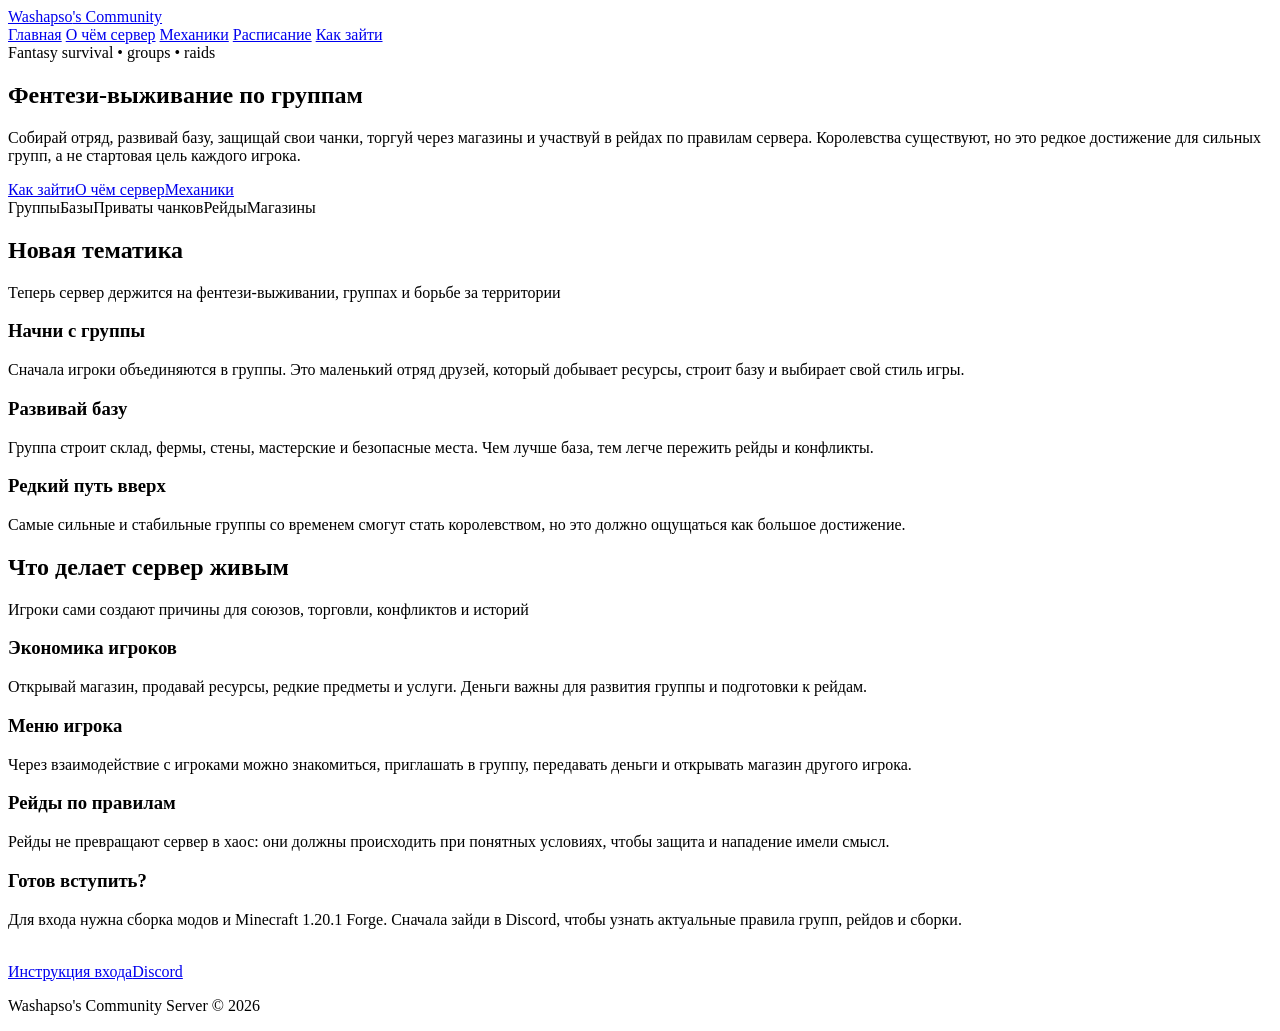
==== commit 953d086e: "Add files via upload" ====
--- a/index.html
+++ b/index.html
@@ -4,83 +4,44 @@
 <meta charset="UTF-8">
 <meta name="viewport" content="width=device-width, initial-scale=1.0">
 <title>Washapso's Community Server</title>
-<style>
-*{margin:0;padding:0;box-sizing:border-box}
-body{font-family:Arial,sans-serif;background:#0b1020;color:#f2f6ff;line-height:1.6}
-header{background:rgba(8,13,28,.95);border-bottom:1px solid #23345f;position:sticky;top:0;z-index:10}
-.container{width:90%;max-width:1100px;margin:0 auto}
-.nav{min-height:70px;display:flex;justify-content:space-between;align-items:center;gap:15px}
-.logo{font-size:24px;font-weight:bold;letter-spacing:1px;color:#fff;text-decoration:none}
-.logo span{color:#4f8cff}
-.nav-links a{color:#d7e4ff;text-decoration:none;margin-left:22px;font-size:15px;transition:.2s}
-.nav-links a:hover{color:#4f8cff}
-.hero{padding:95px 0 65px;background:linear-gradient(rgba(8,13,28,.86),rgba(7,11,24,.98)),url("background.png");background-size:cover;background-position:center;background-repeat:no-repeat}
-.hero.home{min-height:82vh;display:flex;align-items:center}
-.hero-content{max-width:760px}
-.tag{display:inline-block;background:rgba(79,140,255,.16);border:1px solid rgba(79,140,255,.45);color:#8fb7ff;padding:8px 14px;border-radius:30px;font-size:14px;margin-bottom:20px}
-h1{font-size:48px;line-height:1.1;margin-bottom:18px}
-h1 span{color:#4f8cff}
-.hero p{color:#d7e4ff;font-size:18px;max-width:760px;margin-bottom:28px}
-section{padding:60px 0}.features{background:#080d1a}
-.section-title{text-align:center;margin-bottom:42px}
-.section-title h2{font-size:34px;margin-bottom:10px}.section-title p{color:#91a7d6}
-.cards{display:grid;grid-template-columns:repeat(auto-fit,minmax(260px,1fr));gap:22px}
-.card,.step,.ip-box{background:#101a33;border:1px solid #2a3f73;border-radius:14px;padding:25px;transition:.2s}
-.card:hover,.step:hover,.ip-box:hover{transform:translateY(-3px);border-color:#4f8cff;box-shadow:0 0 22px rgba(79,140,255,.10)}
-.card h3,.step h2,.ip-box h3{color:#fff;font-size:22px;margin-bottom:12px}
-.card p,.step p,.ip-box p,li{color:#c7d6f2;font-size:15px}
-ul{margin-left:20px;margin-top:10px}
-.buttons{display:flex;gap:14px;flex-wrap:wrap}
-.btn{display:inline-block;padding:14px 22px;border-radius:8px;text-decoration:none;font-weight:bold;transition:.2s;margin-top:5px}
-.btn-primary{background:#4f8cff;color:white;box-shadow:0 0 18px rgba(79,140,255,.20)}
-.btn-primary:hover{background:#3f72d6}
-.btn-secondary{border:1px solid #4f8cff;color:#4f8cff}
-.btn-secondary:hover{background:rgba(79,140,255,.14)}
-.ip{margin-top:12px;padding:16px;background:#0b1020;border:1px dashed #4f8cff;border-radius:10px;font-size:21px;color:#4f8cff;word-break:break-all;display:inline-block}
-.steps{display:grid;gap:22px}.warning{border-left:5px solid #d8674a}.note{color:#91a7d6;font-size:14px;margin-top:10px}
-.time-schedule{max-width:760px;margin:0 auto;background:#101a33;border:1px solid #2a3f73;border-radius:18px;overflow:hidden;box-shadow:0 0 24px rgba(79,140,255,.10)}
-.time-row{display:grid;grid-template-columns:160px 1fr;border-bottom:1px solid #2a3f73;transition:.2s}
-.time-row:last-child{border-bottom:none}.time-row:hover{background:rgba(79,140,255,.08)}
-.time-cell{padding:18px;color:#c7d6f2}.time-cell:first-child{border-right:1px solid #2a3f73;color:#8fb7ff;font-weight:bold;font-size:18px;text-align:center;background:#0d162b}
-.time-note{max-width:760px;margin:28px auto 0;background:rgba(79,140,255,.10);border:1px solid rgba(79,140,255,.35);border-radius:16px;padding:22px;color:#d7e4ff;text-align:center}
-footer{padding:30px 0;text-align:center;border-top:1px solid #23345f;color:#91a7d6;background:#080d1a}
-@media(max-width:700px){.nav{padding:18px 0;flex-direction:column}.nav-links{text-align:center}.nav-links a{margin:0 8px;font-size:14px}h1{font-size:36px}.hero{text-align:center}.buttons{justify-content:center}.time-row{grid-template-columns:1fr}.time-cell:first-child{border-right:none;border-bottom:1px solid #2a3f73}.time-cell{text-align:center}}
-</style>
-<link rel="stylesheet" href="enhance.css">
-<script src="enhance.js" defer></script>
+<link rel="icon" type="image/png" href="favicon.png">
+<link rel="stylesheet" href="styles.css?v=6">
+<script src="app.js" defer></script>
 </head>
 <body>
 <header><div class="container"><div class="nav">
-<a href="index.html" class="logo">Washapso<span>'s Community</span></a>
+<a href="index.html" class="logo"><img src="server-icon.png" alt="">Washapso<span>'s Community</span></a>
 <div class="nav-links">
 <a href="index.html">Главная</a>
+<a href="about.html">О чём сервер</a>
 <a href="mechanics.html">Механики</a>
 <a href="schedule.html">Расписание</a>
 <a href="guide.html">Как зайти</a>
 </div></div></div></header>
 
 <section class="hero home"><div class="container"><div class="hero-content">
-<div class="tag">Minecraft community server</div>
-<h1>Washapso's Community Server</h1>
-<p>Небольшой сервер, где игроки строят город с нуля и пытаются не дать ему развалиться. Здесь есть экономика, роли, выборы правителя, законы, торговля, работа и конфликты между игроками.</p>
-<div class="buttons"><a href="guide.html" class="btn btn-primary">Как зайти</a><a href="mechanics.html" class="btn btn-secondary">Механики</a><a href="schedule.html" class="btn btn-secondary">Расписание</a></div>
+<div class="tag">Fantasy survival • groups • raids</div>
+<h1>Фентези-выживание <span>по группам</span></h1>
+<p>Собирай отряд, развивай базу, защищай свои чанки, торгуй через магазины и участвуй в рейдах по правилам сервера. Королевства существуют, но это редкое достижение для сильных групп, а не стартовая цель каждого игрока.</p>
+<div class="buttons"><a href="guide.html" class="btn btn-primary">Как зайти</a><a href="about.html" class="btn btn-secondary">О чём сервер</a><a href="mechanics.html" class="btn btn-secondary">Механики</a></div>
+<div class="pill-row"><span class="pill">Группы</span><span class="pill">Базы</span><span class="pill">Приваты чанков</span><span class="pill">Рейды</span><span class="pill">Магазины</span></div>
 </div></div></section>
-<section><div class="container"><div class="section-title"><h2>О сервере</h2><p>Главная идея — построить живой город силами игроков</p></div>
+
+<section><div class="container"><div class="section-title"><h2>Новая тематика</h2><p>Теперь сервер держится на фентези-выживании, группах и борьбе за территории</p></div>
 <div class="cards">
-<div class="card"><h3>Город с нуля</h3><p>В начале есть почти пустая карта и группа игроков. Город, дома, районы, фермы, шахты и дороги появляются постепенно.</p></div>
-<div class="card"><h3>Выборы правителя</h3><p>Каждые 3 дня проходят выборы. Правитель пишет законы, назначает помощников, собирает армию и отвечает за развитие города.</p></div>
-<div class="card"><h3>Экономика игроков</h3><p>Игроки сами выбирают занятие: добыча ресурсов, фермерство, торговля, охрана, строительство, политика или поиск редких предметов.</p></div>
+<div class="card"><h3>Начни с группы</h3><p>Сначала игроки объединяются в группы. Это маленький отряд друзей, который добывает ресурсы, строит базу и выбирает свой стиль игры.</p></div>
+<div class="card"><h3>Развивай базу</h3><p>Группа строит склад, фермы, стены, мастерские и безопасные места. Чем лучше база, тем легче пережить рейды и конфликты.</p></div>
+<div class="card"><h3>Редкий путь вверх</h3><p>Самые сильные и стабильные группы со временем смогут стать королевством, но это должно ощущаться как большое достижение.</p></div>
 </div></div></section>
-<section class="features"><div class="container"><div class="section-title"><h2>В чём смысл</h2><p>Сервер не про готовый город, а про историю, которую создают игроки</p></div>
+
+<section class="section-alt"><div class="container"><div class="section-title"><h2>Что делает сервер живым</h2><p>Игроки сами создают причины для союзов, торговли, конфликтов и историй</p></div>
 <div class="cards">
-<div class="card"><h3>Жители</h3><p>Игрок начинает как обычный житель. Он ищет работу, знакомится с людьми, зарабатывает первые деньги и постепенно получает репутацию.</p></div>
-<div class="card"><h3>Власть и законы</h3><p>Правитель может развивать город свободно или жёстко контролировать ресурсы. Если людям это не понравится, они могут начать протест или восстание.</p></div>
-<div class="card"><h3>Опасные места</h3><p>В шахтах и подземельях можно найти ценные ресурсы и редкие предметы. Их можно использовать самому или продать другим игрокам.</p></div>
+<div class="card"><h3>Экономика игроков</h3><p>Открывай магазин, продавай ресурсы, редкие предметы и услуги. Деньги важны для развития группы и подготовки к рейдам.</p></div>
+<div class="card"><h3>Меню игрока</h3><p>Через взаимодействие с игроками можно знакомиться, приглашать в группу, передавать деньги и открывать магазин другого игрока.</p></div>
+<div class="card"><h3>Рейды по правилам</h3><p>Рейды не превращают сервер в хаос: они должны происходить при понятных условиях, чтобы защита и нападение имели смысл.</p></div>
 </div></div></section>
-<section><div class="container"><div class="ip-box"><h3>Хочешь зайти?</h3><p>Для входа нужна сборка модов и Minecraft 1.20.1 Forge. IP сервера находится на странице инструкции.</p><br>
-<a href="guide.html" class="btn btn-primary">Как зайти</a>
-<a href="https://discord.gg/q3A6Ncnrwr" class="btn btn-secondary" target="_blank" rel="noopener noreferrer">Discord</a>
-</div></div></section>
+
+<section><div class="container"><div class="callout"><h3>Готов вступить?</h3><p>Для входа нужна сборка модов и Minecraft 1.20.1 Forge. Сначала зайди в Discord, чтобы узнать актуальные правила групп, рейдов и сборки.</p><br><a href="guide.html" class="btn btn-primary">Инструкция входа</a><a href="https://discord.gg/dN3GpYs8Tc" class="btn btn-secondary" target="_blank" rel="noopener noreferrer">Discord</a></div></div></section>
 
 <footer><div class="container"><p>Washapso's Community Server © 2026</p></div></footer>
 </body></html>
